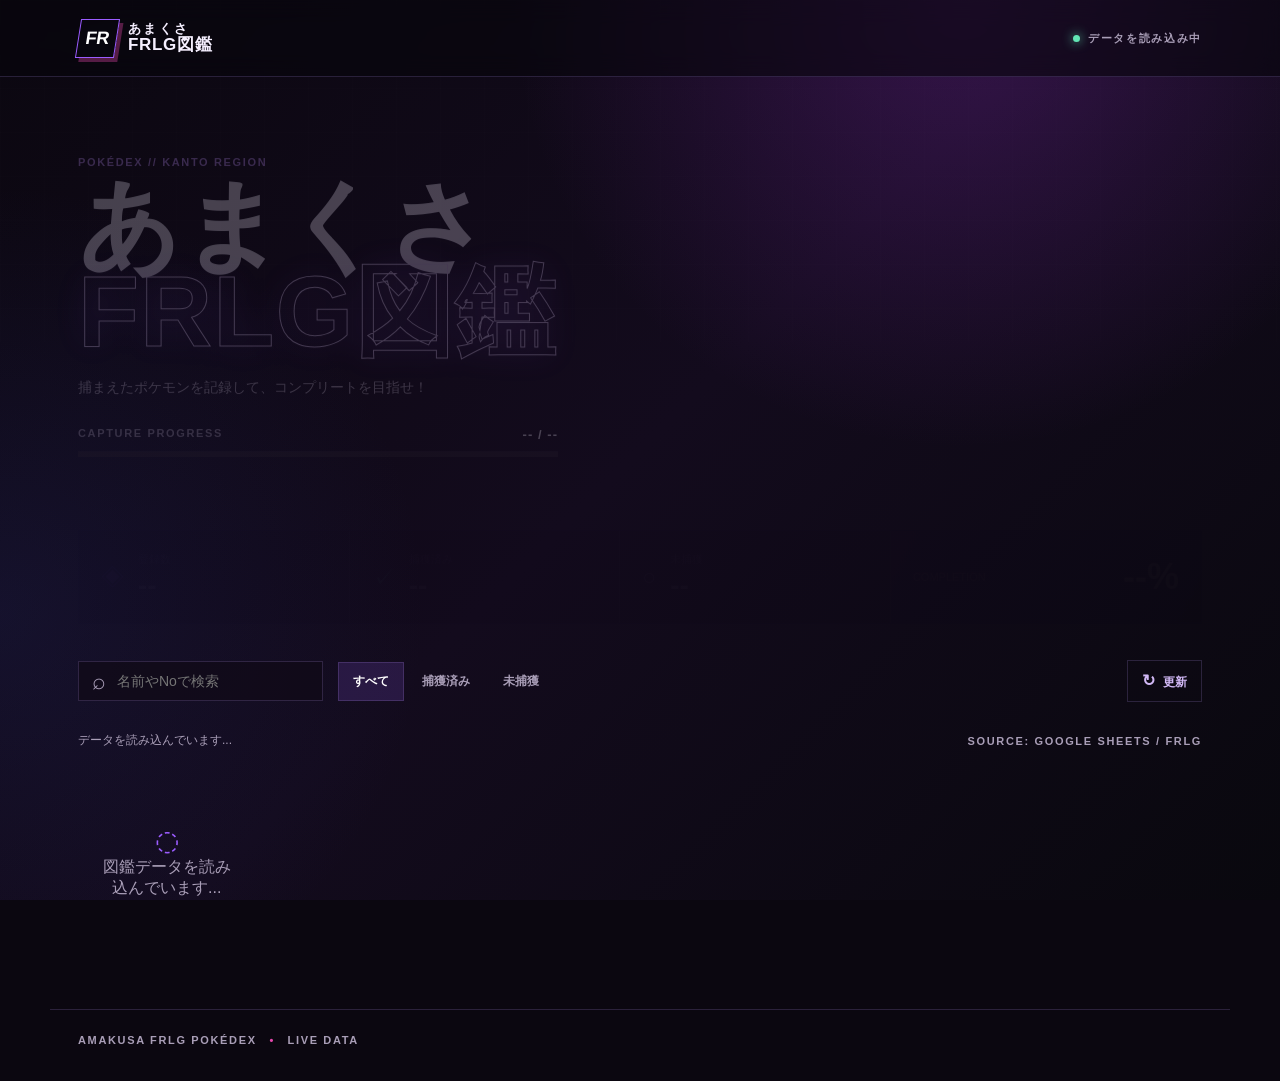
==== FRLG/index.html @ 016b2803 "feat: add FRLG and ZA Pokédex with CSS, HTML, and JS files - Created frlg.css for styling the FRLG P" ====
<!doctype html>
<html lang="ja">
<head>
  <meta charset="UTF-8">
  <meta name="viewport" content="width=device-width, initial-scale=1">
  <title>あまくさPokeDEX</title>
  <meta http-equiv="refresh" content="0; url=../frlg.html">
</head>
<body>
  <p><a href="../frlg.html">FRLG図鑑を開く</a></p>
</body>
</html>
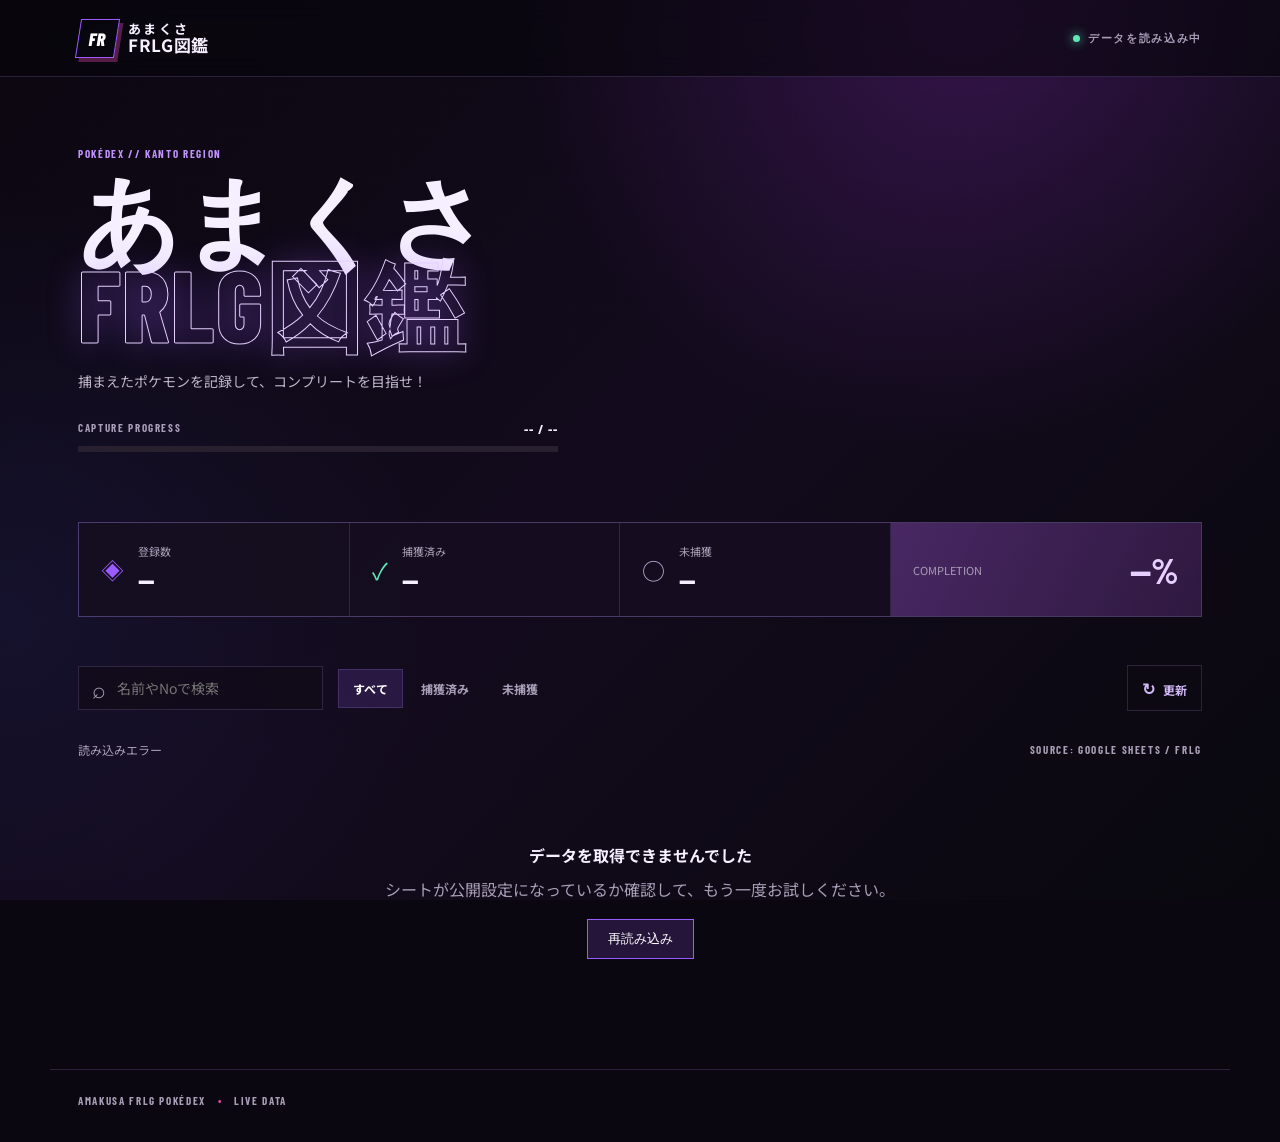
==== commit 8ea32d81: "Refactor: Remove old za.js and add new FRLG and ZA modules with updated styles and functionality - D" ====
--- a/FRLG/index.html
+++ b/FRLG/index.html
@@ -3,10 +3,38 @@
 <head>
   <meta charset="UTF-8">
   <meta name="viewport" content="width=device-width, initial-scale=1">
-  <title>あまくさPokeDEX</title>
-  <meta http-equiv="refresh" content="0; url=../frlg.html">
+  <meta name="theme-color" content="#0b0710">
+  <title>あまくさFRLG図鑑</title>
+  <link rel="preconnect" href="https://fonts.googleapis.com">
+  <link rel="preconnect" href="https://fonts.gstatic.com" crossorigin>
+  <link href="https://fonts.googleapis.com/css2?family=Barlow+Condensed:wght@600;700;800&family=Noto+Sans+JP:wght@400;500;700;900&display=swap" rel="stylesheet">
+  <link rel="stylesheet" href="frlg.css">
 </head>
 <body>
-  <p><a href="../frlg.html">FRLG図鑑を開く</a></p>
+  <div class="backdrop" aria-hidden="true"></div>
+  <header class="site-header">
+    <div class="header-inner">
+      <a class="brand" href="./" aria-label="あまくさFRLG図鑑ホーム">
+        <span class="brand-mark">FR</span>
+        <span><strong>あまくさ</strong><b>FRLG図鑑</b></span>
+      </a>
+      <div class="header-meta"><span class="live-dot"></span><span id="updatedAt">データを読み込み中</span></div>
+    </div>
+  </header>
+  <main class="main-content">
+    <section class="hero">
+      <div class="eyebrow">POKÉDEX // KANTO REGION</div>
+      <h1>あまくさ<span>FRLG図鑑</span></h1>
+      <p>捕まえたポケモンを記録して、コンプリートを目指せ！</p>
+      <div class="progress-wrap" aria-label="捕獲進捗"><div class="progress-label"><span>CAPTURE PROGRESS</span><strong id="progressText">-- / --</strong></div><div class="progress-track"><div class="progress-bar" id="progressBar"></div></div></div>
+    </section>
+    <section class="dashboard" aria-label="図鑑の操作と統計">
+      <div class="stat"><span class="stat-icon">◈</span><div><small>登録数</small><strong id="totalCount">--</strong></div></div><div class="stat captured"><span class="stat-icon">✓</span><div><small>捕獲済み</small><strong id="capturedCount">--</strong></div></div><div class="stat missing"><span class="stat-icon">○</span><div><small>未捕獲</small><strong id="missingCount">--</strong></div></div><div class="completion"><small>COMPLETION</small><strong id="completionRate">--%</strong></div>
+    </section>
+    <section class="toolbar" aria-label="図鑑の絞り込み"><label class="search-box"><span aria-hidden="true">⌕</span><input id="searchInput" type="search" placeholder="名前やNoで検索" autocomplete="off"></label><div class="filter-tabs" role="group" aria-label="表示フィルター"><button class="filter active" data-filter="all" type="button">すべて</button><button class="filter" data-filter="captured" type="button">捕獲済み</button><button class="filter" data-filter="missing" type="button">未捕獲</button></div><button class="refresh-button" id="refreshButton" type="button"><span>↻</span> 更新</button></section>
+    <div class="result-line"><span id="resultCount">データを読み込んでいます...</span><span class="source-label">SOURCE: GOOGLE SHEETS / FRLG</span></div><section class="pokemon-grid" id="pokemonGrid" aria-live="polite"></section><div class="empty-state" id="emptyState" hidden><div>⌁</div><strong>該当するポケモンが見つかりません</strong><span>検索条件やフィルターを変更してください。</span></div><div class="error-state" id="errorState" hidden><strong>データを取得できませんでした</strong><span>シートが公開設定になっているか確認して、もう一度お試しください。</span><button id="retryButton" type="button">再読み込み</button></div>
+  </main>
+  <footer>AMAKUSA FRLG POKÉDEX <span>•</span> LIVE DATA</footer>
+  <script src="frlg.js"></script>
 </body>
 </html>
--- a/FRLG/frlg.css
+++ b/FRLG/frlg.css
@@ -0,0 +1,35 @@
+@import url('https://fonts.googleapis.com/css2?family=Barlow+Condensed:wght@600;700;800&family=Noto+Sans+JP:wght@400;500;700;900&display=swap');
+
+:root { --bg: #0b0710; --panel: rgba(23, 14, 34, .84); --line: rgba(190, 153, 255, .18); --text: #f5efff; --muted: #a99eb7; --violet: #9b5cff; --pink: #e548ad; --green: #62e6b5; }
+* { box-sizing: border-box; }
+body { margin: 0; color: var(--text); background: var(--bg); font-family: 'Noto Sans JP', sans-serif; min-height: 100vh; }
+.backdrop { position: fixed; inset: 0; z-index: -1; background: radial-gradient(circle at 75% 0%, rgba(119, 38, 162, .34), transparent 34%), radial-gradient(circle at 0% 68%, rgba(44, 51, 130, .2), transparent 30%), linear-gradient(135deg, #0b0710 0%, #130b1d 50%, #09080e 100%); }
+.backdrop::after { content: ''; position: absolute; inset: 0; opacity: .16; background-image: linear-gradient(rgba(255,255,255,.05) 1px, transparent 1px), linear-gradient(90deg, rgba(255,255,255,.05) 1px, transparent 1px); background-size: 44px 44px; mask-image: linear-gradient(to bottom, black, transparent 76%); }
+.site-header { border-bottom: 1px solid var(--line); background: rgba(8, 5, 12, .6); backdrop-filter: blur(12px); }
+.header-inner, .main-content { max-width: 1180px; margin: auto; }
+.header-inner { height: 76px; display: flex; align-items: center; justify-content: space-between; padding: 0 28px; }
+.brand { display: flex; gap: 11px; align-items: center; text-decoration: none; color: var(--text); line-height: 1.05; }
+.brand-mark { width: 39px; height: 39px; display: grid; place-items: center; border: 1px solid var(--violet); color: #fff; font: 800 18px 'Barlow Condensed', sans-serif; transform: skew(-9deg); box-shadow: 4px 4px 0 rgba(229,72,173,.35); }
+.brand strong, .brand b { display: block; } .brand strong { font-size: 13px; letter-spacing: .18em; } .brand b { font-size: 17px; letter-spacing: .04em; }
+.header-meta, .source-label, .eyebrow, .progress-label, footer { color: var(--muted); font: 700 11px 'Barlow Condensed', sans-serif; letter-spacing: .15em; }
+.live-dot { display: inline-block; width: 7px; height: 7px; margin-right: 8px; background: var(--green); border-radius: 50%; box-shadow: 0 0 11px var(--green); }
+.main-content { padding: 70px 28px 50px; }
+.hero { max-width: 760px; animation: rise .65s ease both; }
+.eyebrow { color: #c292ff; margin-bottom: 14px; }
+h1 { margin: 0; font: 800 clamp(52px, 8vw, 100px)/.86 'Barlow Condensed', sans-serif; letter-spacing: .01em; text-transform: uppercase; }
+h1 span { display: block; color: transparent; -webkit-text-stroke: 1px #e5cfff; text-shadow: 0 0 35px rgba(155,92,255,.3); }
+.hero p { margin: 25px 0 30px; color: #c0b6ca; font-size: 14px; }
+.progress-wrap { max-width: 480px; }.progress-label { display: flex; justify-content: space-between; margin-bottom: 9px; }.progress-label strong { color: var(--text); font-size: 13px; letter-spacing: .08em; }.progress-track { height: 6px; overflow: hidden; background: #28202f; }.progress-bar { width: 0; height: 100%; background: linear-gradient(90deg, var(--pink), var(--violet)); transition: width .6s ease; }
+.dashboard { display: grid; grid-template-columns: repeat(3, 1fr) 1.15fr; gap: 1px; margin-top: 70px; border: 1px solid var(--line); background: var(--line); animation: rise .65s .1s ease both; }
+.stat, .completion { min-height: 92px; display: flex; align-items: center; gap: 14px; padding: 20px 22px; background: rgba(19, 12, 28, .9); }.stat-icon { color: var(--violet); font-size: 23px; }.captured .stat-icon { color: var(--green); }.missing .stat-icon { color: #b9a5d0; }.stat small, .completion small { display: block; color: var(--muted); font-size: 11px; }.stat strong { display: block; margin-top: 3px; font: 700 28px 'Barlow Condensed', sans-serif; }.completion { justify-content: space-between; background: linear-gradient(115deg, rgba(112,46,151,.4), rgba(48,23,65,.85)); }.completion strong { font: 700 36px 'Barlow Condensed', sans-serif; color: #e7cfff; }
+.toolbar { display: flex; align-items: center; gap: 15px; margin-top: 48px; }.search-box { display: flex; align-items: center; gap: 9px; min-width: 245px; padding: 10px 13px; border: 1px solid var(--line); background: rgba(17, 10, 24, .8); color: #a99eb7; }.search-box span { font-size: 23px; line-height: 15px; }.search-box input { width: 100%; border: 0; outline: 0; color: var(--text); background: transparent; font: 14px 'Noto Sans JP', sans-serif; }.filter-tabs { display: flex; gap: 3px; }.filter, .refresh-button { border: 1px solid transparent; padding: 10px 14px; cursor: pointer; color: var(--muted); background: transparent; font: 700 12px 'Noto Sans JP', sans-serif; }.filter:hover, .filter.active { color: white; border-color: var(--line); background: rgba(155,92,255,.16); }.refresh-button { margin-left: auto; color: #d1b8f5; border-color: var(--line); }.refresh-button span { margin-right: 5px; font-size: 16px; }.result-line { display: flex; justify-content: space-between; align-items: center; margin: 30px 0 15px; color: var(--muted); font-size: 12px; }.pokemon-grid { display: grid; grid-template-columns: repeat(auto-fill, minmax(155px, 1fr)); gap: 12px; }.pokemon-card { position: relative; min-height: 210px; padding: 13px; overflow: hidden; border: 1px solid var(--line); background: linear-gradient(145deg, rgba(31,19,45,.95), rgba(15,11,21,.97)); animation: rise .4s ease both; }.pokemon-card::before { content: ''; position: absolute; inset: 0 0 auto; height: 2px; background: var(--pink); opacity: .7; }.pokemon-card.captured::before { background: var(--green); }.number { color: #91819e; font: 700 16px 'Barlow Condensed', sans-serif; letter-spacing: .08em; }.pokemon-image { width: 100%; height: 116px; object-fit: contain; image-rendering: pixelated; filter: drop-shadow(0 8px 10px rgba(0,0,0,.6)); }.pokemon-name { margin: 1px 0 7px; font-size: 15px; font-weight: 700; }.status { display: inline-block; padding: 3px 7px; color: #e1d6ea; background: #2a2031; font-size: 10px; letter-spacing: .04em; }.captured .status { color: var(--green); background: rgba(50, 135, 105, .18); }.empty-state, .error-state { padding: 60px 20px; text-align: center; color: var(--muted); }.empty-state div { font-size: 28px; color: var(--violet); }.empty-state strong, .error-state strong, .empty-state span, .error-state span { display: block; }.empty-state strong, .error-state strong { color: var(--text); margin: 10px; }.error-state button { margin-top: 18px; padding: 10px 20px; color: white; border: 1px solid var(--violet); background: rgba(155,92,255,.18); cursor: pointer; }footer { max-width: 1180px; margin: auto; padding: 24px 28px 35px; border-top: 1px solid var(--line); }footer span { color: var(--pink); margin: 0 8px; }
+.version-badge { position: absolute; top: 10px; right: 10px; z-index: 1; min-width: 28px; padding: 3px 6px; color: #fff; text-align: center; font: 800 12px 'Barlow Condensed', sans-serif; letter-spacing: .08em; }
+.version-fr { background: #b8324b; box-shadow: 2px 2px 0 rgba(255, 116, 138, .22); }
+.version-lg { background: #278f69; box-shadow: 2px 2px 0 rgba(98, 230, 181, .22); }
+.evolution-badge { position: absolute; right: 10px; bottom: 10px; max-width: calc(100% - 20px); padding: 4px 7px; overflow: hidden; color: #fff0c2; border: 1px solid rgba(255, 204, 92, .45); background: rgba(127, 83, 18, .82); font-size: 10px; font-weight: 700; line-height: 1.3; text-overflow: ellipsis; white-space: nowrap; }
+.pokemon-link { display: block; height: 116px; cursor: pointer; }
+.pokemon-link:focus-visible { outline: 2px solid var(--green); outline-offset: 2px; }
+.pokemon-image { transition: transform .2s ease, filter .2s ease; }
+.pokemon-link:hover .pokemon-image { transform: scale(1.08); filter: drop-shadow(0 8px 14px rgba(155,92,255,.65)); }
+@keyframes rise { from { opacity: 0; transform: translateY(12px); } to { opacity: 1; transform: translateY(0); } }
+@media (max-width: 700px) { .header-inner, .main-content { padding-left: 18px; padding-right: 18px; }.header-meta { display: none; }.main-content { padding-top: 48px; }.dashboard { grid-template-columns: 1fr 1fr; margin-top: 48px; }.completion { grid-column: span 2; }.toolbar { flex-wrap: wrap; margin-top: 32px; }.search-box { flex: 1 1 100%; }.filter-tabs { flex: 1; }.filter { flex: 1; padding-left: 7px; padding-right: 7px; }.refresh-button { margin-left: 0; }.result-line { align-items: flex-start; gap: 12px; }.source-label { text-align: right; font-size: 9px; }.pokemon-grid { grid-template-columns: repeat(2, minmax(0, 1fr)); gap: 9px; }.pokemon-card { min-height: 202px; } }
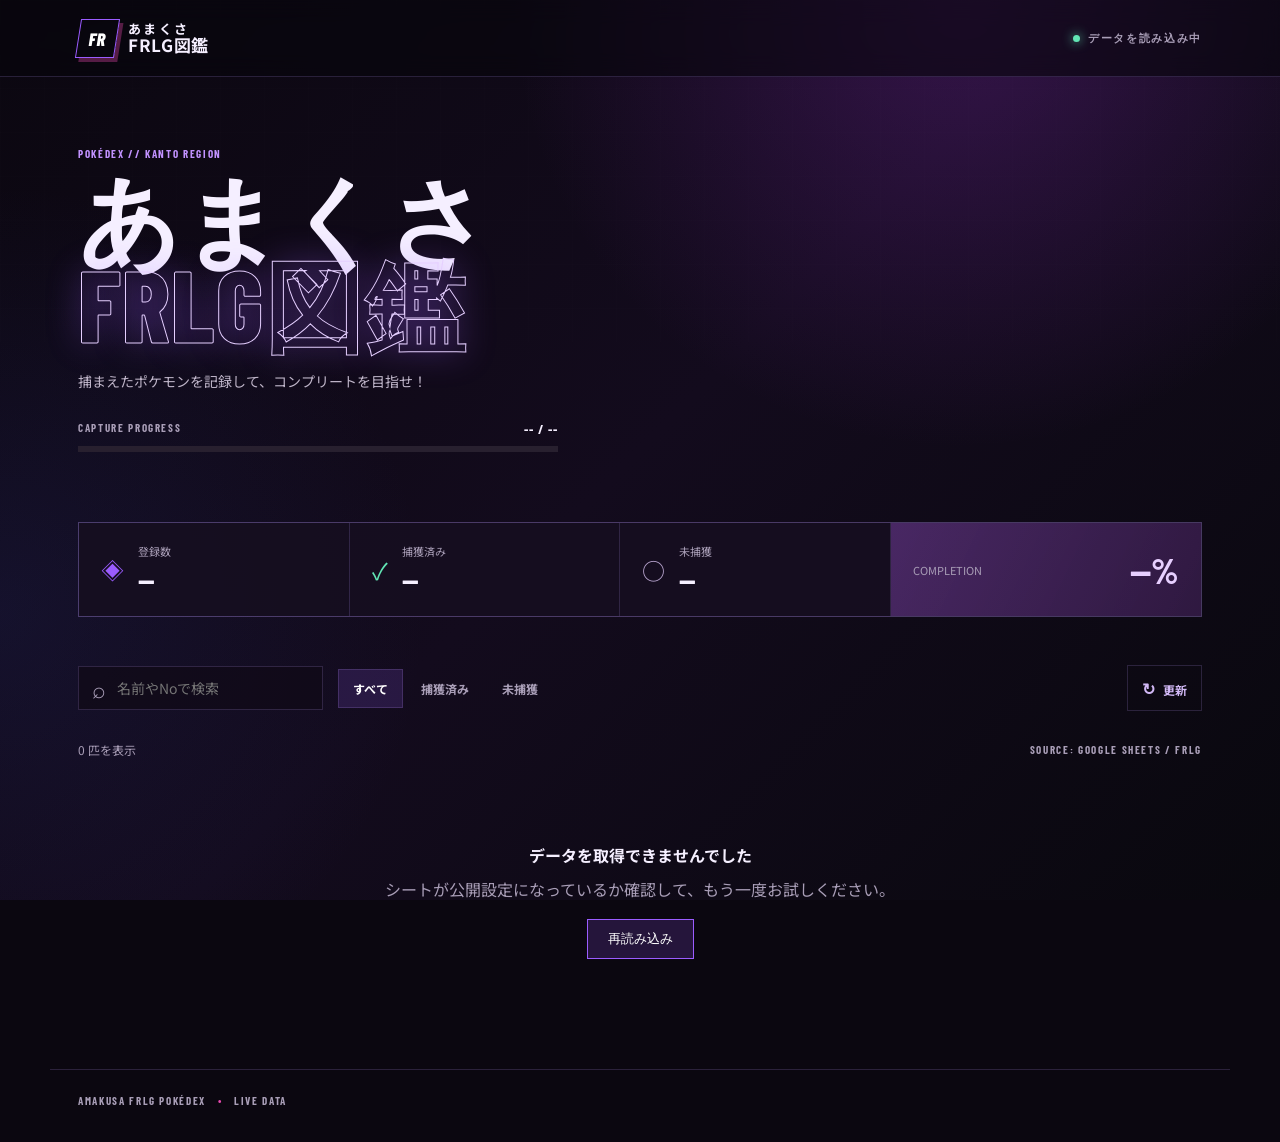
==== commit b61dcc0e: "feat: Add panel size control and responsive adjustments for FRLG and ZA sections" ====
--- a/FRLG/index.html
+++ b/FRLG/index.html
@@ -14,7 +14,7 @@
   <div class="backdrop" aria-hidden="true"></div>
   <header class="site-header">
     <div class="header-inner">
-      <a class="brand" href="./" aria-label="あまくさFRLG図鑑ホーム">
+      <a class="brand" href="../" aria-label="あまくさ図鑑選択画面へ戻る">
         <span class="brand-mark">FR</span>
         <span><strong>あまくさ</strong><b>FRLG図鑑</b></span>
       </a>
@@ -28,12 +28,21 @@
       <p>捕まえたポケモンを記録して、コンプリートを目指せ！</p>
       <div class="progress-wrap" aria-label="捕獲進捗"><div class="progress-label"><span>CAPTURE PROGRESS</span><strong id="progressText">-- / --</strong></div><div class="progress-track"><div class="progress-bar" id="progressBar"></div></div></div>
     </section>
+    <div class="dashboard-shell">
     <section class="dashboard" aria-label="図鑑の操作と統計">
       <div class="stat"><span class="stat-icon">◈</span><div><small>登録数</small><strong id="totalCount">--</strong></div></div><div class="stat captured"><span class="stat-icon">✓</span><div><small>捕獲済み</small><strong id="capturedCount">--</strong></div></div><div class="stat missing"><span class="stat-icon">○</span><div><small>未捕獲</small><strong id="missingCount">--</strong></div></div><div class="completion"><small>COMPLETION</small><strong id="completionRate">--%</strong></div>
     </section>
     <section class="toolbar" aria-label="図鑑の絞り込み"><label class="search-box"><span aria-hidden="true">⌕</span><input id="searchInput" type="search" placeholder="名前やNoで検索" autocomplete="off"></label><div class="filter-tabs" role="group" aria-label="表示フィルター"><button class="filter active" data-filter="all" type="button">すべて</button><button class="filter" data-filter="captured" type="button">捕獲済み</button><button class="filter" data-filter="missing" type="button">未捕獲</button></div><button class="refresh-button" id="refreshButton" type="button"><span>↻</span> 更新</button></section>
-    <div class="result-line"><span id="resultCount">データを読み込んでいます...</span><span class="source-label">SOURCE: GOOGLE SHEETS / FRLG</span></div><section class="pokemon-grid" id="pokemonGrid" aria-live="polite"></section><div class="empty-state" id="emptyState" hidden><div>⌁</div><strong>該当するポケモンが見つかりません</strong><span>検索条件やフィルターを変更してください。</span></div><div class="error-state" id="errorState" hidden><strong>データを取得できませんでした</strong><span>シートが公開設定になっているか確認して、もう一度お試しください。</span><button id="retryButton" type="button">再読み込み</button></div>
+    <div class="result-line"><span id="resultCount">データを読み込んでいます...</span><span class="source-label">SOURCE: GOOGLE SHEETS / FRLG</span></div>
+    </div><section class="pokemon-grid" id="pokemonGrid" aria-live="polite"></section><div class="empty-state" id="emptyState" hidden><div>⌁</div><strong>該当するポケモンが見つかりません</strong><span>検索条件やフィルターを変更してください。</span></div><div class="error-state" id="errorState" hidden><strong>データを取得できませんでした</strong><span>シートが公開設定になっているか確認して、もう一度お試しください。</span><button id="retryButton" type="button">再読み込み</button></div>
   </main>
+  <button class="back-to-top" id="backToTop" type="button" aria-label="ページの一番上へ戻る" hidden>↑</button>
+  <div class="panel-size-control" id="panelSizeControl" hidden>
+    <button class="panel-size-toggle" id="panelSizeToggle" type="button" aria-expanded="false" aria-controls="panelSizeOptions">パネルサイズ</button>
+    <div class="panel-size-options" id="panelSizeOptions" role="group" aria-label="パネルサイズ" hidden>
+      <button type="button" data-panel-scale="1">100%</button><button type="button" data-panel-scale=".75">75%</button><button type="button" data-panel-scale=".5">50%</button>
+    </div>
+  </div>
   <footer>AMAKUSA FRLG POKÉDEX <span>•</span> LIVE DATA</footer>
   <script src="frlg.js"></script>
 </body>
--- a/FRLG/frlg.css
+++ b/FRLG/frlg.css
@@ -5,7 +5,7 @@
 body { margin: 0; color: var(--text); background: var(--bg); font-family: 'Noto Sans JP', sans-serif; min-height: 100vh; }
 .backdrop { position: fixed; inset: 0; z-index: -1; background: radial-gradient(circle at 75% 0%, rgba(119, 38, 162, .34), transparent 34%), radial-gradient(circle at 0% 68%, rgba(44, 51, 130, .2), transparent 30%), linear-gradient(135deg, #0b0710 0%, #130b1d 50%, #09080e 100%); }
 .backdrop::after { content: ''; position: absolute; inset: 0; opacity: .16; background-image: linear-gradient(rgba(255,255,255,.05) 1px, transparent 1px), linear-gradient(90deg, rgba(255,255,255,.05) 1px, transparent 1px); background-size: 44px 44px; mask-image: linear-gradient(to bottom, black, transparent 76%); }
-.site-header { border-bottom: 1px solid var(--line); background: rgba(8, 5, 12, .6); backdrop-filter: blur(12px); }
+.site-header { position: sticky; top: 0; z-index: 20; border-bottom: 1px solid var(--line); background: rgba(8, 5, 12, .6); backdrop-filter: blur(12px); }
 .header-inner, .main-content { max-width: 1180px; margin: auto; }
 .header-inner { height: 76px; display: flex; align-items: center; justify-content: space-between; padding: 0 28px; }
 .brand { display: flex; gap: 11px; align-items: center; text-decoration: none; color: var(--text); line-height: 1.05; }
@@ -31,5 +31,45 @@
 .pokemon-link:focus-visible { outline: 2px solid var(--green); outline-offset: 2px; }
 .pokemon-image { transition: transform .2s ease, filter .2s ease; }
 .pokemon-link:hover .pokemon-image { transform: scale(1.08); filter: drop-shadow(0 8px 14px rgba(155,92,255,.65)); }
+.back-to-top { position: fixed; left: 18px; bottom: 18px; z-index: 10; width: 42px; height: 42px; border: 1px solid var(--line); color: var(--text); cursor: pointer; background: rgba(23, 14, 34, .9); font: 700 24px/1 'Barlow Condensed', sans-serif; box-shadow: 0 5px 16px rgba(0,0,0,.35); }
+.back-to-top:hover, .back-to-top:focus-visible { border-color: var(--violet); background: rgba(155,92,255,.25); outline: none; }
+.panel-size-control { position: fixed; right: 18px; bottom: 18px; z-index: 16; }
+.panel-size-control[hidden], .panel-size-options[hidden] { display: none !important; }
+.panel-size-toggle, .panel-size-options button { border: 1px solid var(--line); color: var(--text); cursor: pointer; background: rgba(23, 14, 34, .96); font: 700 12px 'Noto Sans JP', sans-serif; }
+.panel-size-toggle { padding: 10px 12px; }
+.panel-size-options { display: grid; gap: 4px; position: absolute; right: 0; bottom: calc(100% + 6px); min-width: 100%; padding: 5px; border: 1px solid var(--line); background: rgba(23, 14, 34, .98); box-shadow: 0 5px 16px rgba(0,0,0,.35); }
+.panel-size-options button { padding: 7px 10px; white-space: nowrap; }
+.panel-size-toggle:hover, .panel-size-toggle:focus-visible, .panel-size-options button:hover, .panel-size-options button:focus-visible { border-color: var(--violet); background: rgba(155,92,255,.25); outline: none; }
 @keyframes rise { from { opacity: 0; transform: translateY(12px); } to { opacity: 1; transform: translateY(0); } }
 @media (max-width: 700px) { .header-inner, .main-content { padding-left: 18px; padding-right: 18px; }.header-meta { display: none; }.main-content { padding-top: 48px; }.dashboard { grid-template-columns: 1fr 1fr; margin-top: 48px; }.completion { grid-column: span 2; }.toolbar { flex-wrap: wrap; margin-top: 32px; }.search-box { flex: 1 1 100%; }.filter-tabs { flex: 1; }.filter { flex: 1; padding-left: 7px; padding-right: 7px; }.refresh-button { margin-left: 0; }.result-line { align-items: flex-start; gap: 12px; }.source-label { text-align: right; font-size: 9px; }.pokemon-grid { grid-template-columns: repeat(2, minmax(0, 1fr)); gap: 9px; }.pokemon-card { min-height: 202px; } }
+.special-fire { background: #c85a3e; }
+.special-water { background: #327fb6; }
+.special-ice { background: #d9f7ff; color: #24566b; border-color: #a9e8f5; }
+.special-dawn { background: #69c7ed; color: #083b56; border-color: #a9e8f5; }
+.special-sun { background: #f2a51a; color: #5a2700; border-color: #ffd66b; }
+.special-light { background: #fff4b8; color: #6b5100; border-color: #fffbe0; }
+.special-thunder { background: #c29225; }
+.special-leaf { background: #3c9b69; }
+.special-dark { background: #211a2d; color: #e6d9f5; border-color: #55436d; }
+.special-moon { background: #7556a8; }
+.special-trade { background: rgba(127, 83, 18, .82); border: 1px solid rgba(255, 204, 92, .45); }
+.evolution-badge.special-affection, .version-badge.special-affection { background: #d15691; border-color: #f08ab8; }
+.special-out { background: rgba(127, 83, 18, .82); border: 1px solid rgba(255, 204, 92, .45); }
+.pokemon-grid.six-column-groups > :nth-child(30n + 31), .pokemon-grid.six-column-groups > :nth-child(30n + 32), .pokemon-grid.six-column-groups > :nth-child(30n + 33), .pokemon-grid.six-column-groups > :nth-child(30n + 34), .pokemon-grid.six-column-groups > :nth-child(30n + 35), .pokemon-grid.six-column-groups > :nth-child(30n + 36) { margin-top: 28px; border-top: 0; position: relative; overflow: visible; }
+.pokemon-grid.six-column-groups > :nth-child(30n + 31)::after, .pokemon-grid.six-column-groups > :nth-child(30n + 32)::after, .pokemon-grid.six-column-groups > :nth-child(30n + 33)::after, .pokemon-grid.six-column-groups > :nth-child(30n + 34)::after, .pokemon-grid.six-column-groups > :nth-child(30n + 35)::after, .pokemon-grid.six-column-groups > :nth-child(30n + 36)::after { content: ''; position: absolute; top: -8px; left: 0; right: 0; border-top: 3px dotted #f8d34f; }
+.pokemon-grid.six-column-groups > :nth-child(1)::after, .pokemon-grid.six-column-groups > :nth-child(2)::after, .pokemon-grid.six-column-groups > :nth-child(3)::after, .pokemon-grid.six-column-groups > :nth-child(4)::after, .pokemon-grid.six-column-groups > :nth-child(5)::after, .pokemon-grid.six-column-groups > :nth-child(6)::after { content: ''; position: absolute; top: 0; left: 0; right: 0; border-top: 3px dotted #f8d34f; }
+.pokemon-card.captured { background: linear-gradient(145deg, rgba(91, 126, 38, .9), rgba(28, 52, 25, .97)); }
+.pokemon-grid.six-column-groups { --panel-scale: 1; zoom: var(--panel-scale); }
+@media (min-width: 701px) {
+	body.six-column-layout .pokemon-grid.six-column-groups { grid-template-columns: repeat(6, minmax(0, 1fr)); }
+	body.six-column-layout .dashboard-shell { position: sticky; top: 76px; z-index: 15; padding-bottom: 1px; background: var(--bg); }
+	body.six-column-layout .dashboard-shell .dashboard { margin-top: 0; }
+	body.six-column-layout.page-scrolled .dashboard-shell .toolbar { margin-top: 12px; }
+	body.six-column-layout.page-scrolled .dashboard-shell .result-line { margin: 8px 0 4px; }
+}
+@media (max-width: 700px) {
+	.panel-size-control { display: none; }
+	.backdrop { position: absolute; min-height: 100%; }
+	.backdrop::after { display: none; }
+	.site-header { background: rgba(8, 5, 12, .96); backdrop-filter: none; }
+}
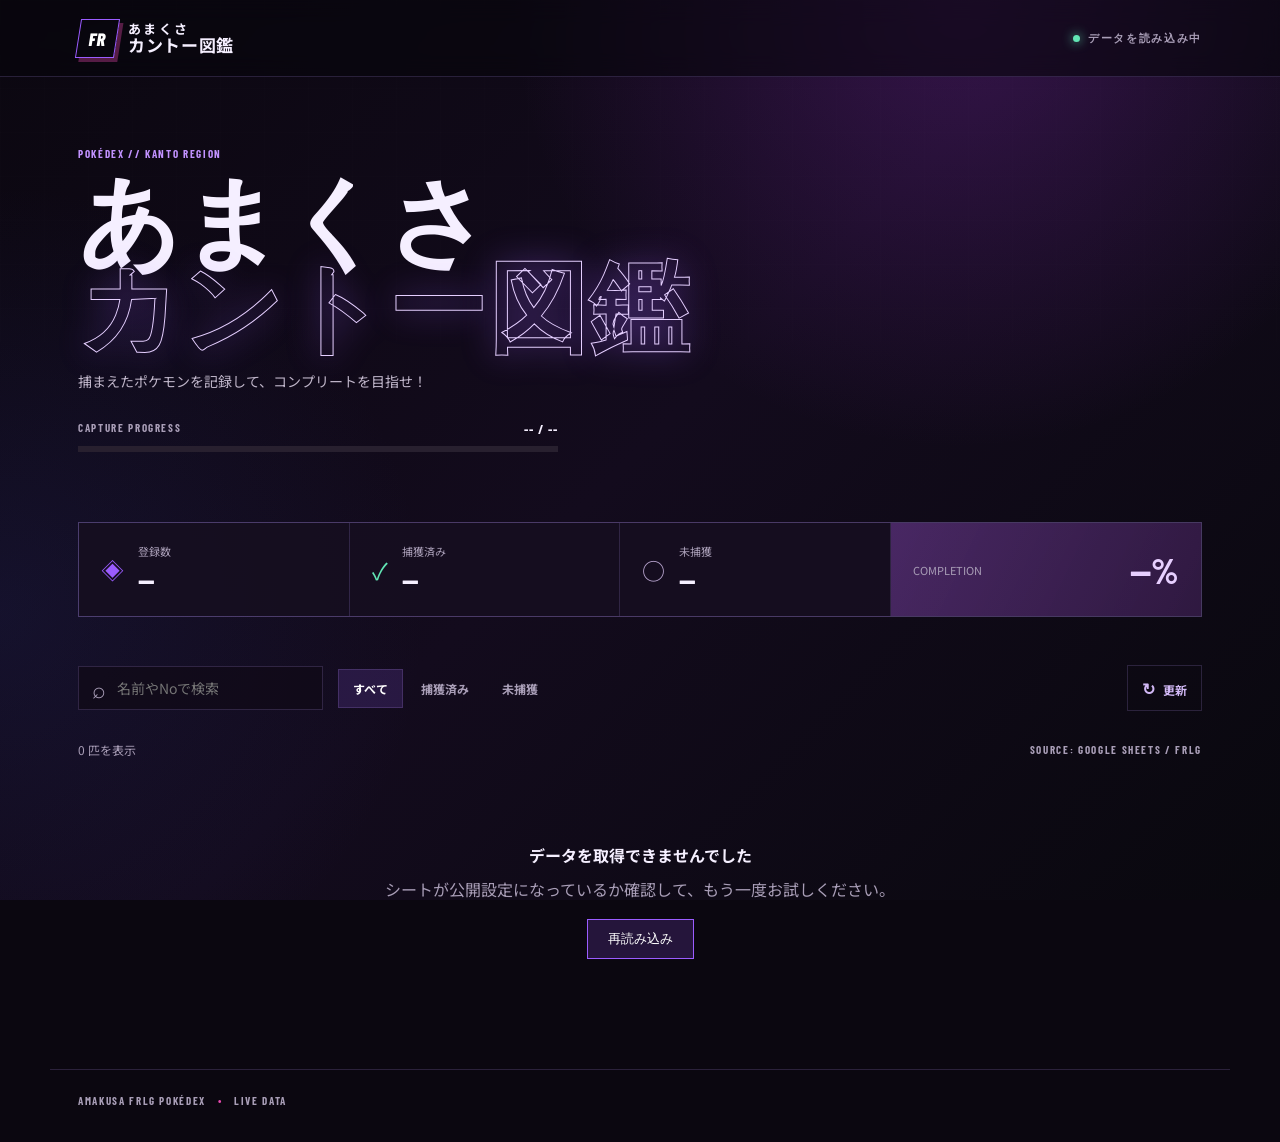
==== commit 4fa0cec2: "Add new Pokémon index pages and styles for various regions - Created index.html for SWSH (Galar regi" ====
--- a/FRLG/index.html
+++ b/FRLG/index.html
@@ -4,7 +4,7 @@
   <meta charset="UTF-8">
   <meta name="viewport" content="width=device-width, initial-scale=1">
   <meta name="theme-color" content="#0b0710">
-  <title>あまくさFRLG図鑑</title>
+  <title>あまくさカントー図鑑</title>
   <link rel="preconnect" href="https://fonts.googleapis.com">
   <link rel="preconnect" href="https://fonts.gstatic.com" crossorigin>
   <link href="https://fonts.googleapis.com/css2?family=Barlow+Condensed:wght@600;700;800&family=Noto+Sans+JP:wght@400;500;700;900&display=swap" rel="stylesheet">
@@ -14,9 +14,9 @@
   <div class="backdrop" aria-hidden="true"></div>
   <header class="site-header">
     <div class="header-inner">
-      <a class="brand" href="../" aria-label="あまくさ図鑑選択画面へ戻る">
+      <a class="brand" href="../" aria-label="あまくさPOKÉDEX選択画面へ戻る">
         <span class="brand-mark">FR</span>
-        <span><strong>あまくさ</strong><b>FRLG図鑑</b></span>
+        <span><strong>あまくさ</strong><b>カントー図鑑</b></span>
       </a>
       <div class="header-meta"><span class="live-dot"></span><span id="updatedAt">データを読み込み中</span></div>
     </div>
@@ -24,7 +24,7 @@
   <main class="main-content">
     <section class="hero">
       <div class="eyebrow">POKÉDEX // KANTO REGION</div>
-      <h1>あまくさ<span>FRLG図鑑</span></h1>
+      <h1>あまくさ<span>カントー図鑑</span></h1>
       <p>捕まえたポケモンを記録して、コンプリートを目指せ！</p>
       <div class="progress-wrap" aria-label="捕獲進捗"><div class="progress-label"><span>CAPTURE PROGRESS</span><strong id="progressText">-- / --</strong></div><div class="progress-track"><div class="progress-bar" id="progressBar"></div></div></div>
     </section>
--- a/FRLG/frlg.css
+++ b/FRLG/frlg.css
@@ -59,7 +59,8 @@
 .pokemon-grid.six-column-groups > :nth-child(30n + 31)::after, .pokemon-grid.six-column-groups > :nth-child(30n + 32)::after, .pokemon-grid.six-column-groups > :nth-child(30n + 33)::after, .pokemon-grid.six-column-groups > :nth-child(30n + 34)::after, .pokemon-grid.six-column-groups > :nth-child(30n + 35)::after, .pokemon-grid.six-column-groups > :nth-child(30n + 36)::after { content: ''; position: absolute; top: -8px; left: 0; right: 0; border-top: 3px dotted #f8d34f; }
 .pokemon-grid.six-column-groups > :nth-child(1)::after, .pokemon-grid.six-column-groups > :nth-child(2)::after, .pokemon-grid.six-column-groups > :nth-child(3)::after, .pokemon-grid.six-column-groups > :nth-child(4)::after, .pokemon-grid.six-column-groups > :nth-child(5)::after, .pokemon-grid.six-column-groups > :nth-child(6)::after { content: ''; position: absolute; top: 0; left: 0; right: 0; border-top: 3px dotted #f8d34f; }
 .pokemon-card.captured { background: linear-gradient(145deg, rgba(91, 126, 38, .9), rgba(28, 52, 25, .97)); }
-.pokemon-grid.six-column-groups { --panel-scale: 1; zoom: var(--panel-scale); }
+.pokemon-grid.six-column-groups { --panel-scale: 1; --panel-label-scale: 1; zoom: var(--panel-scale); }
+.pokemon-grid.six-column-groups .number, .pokemon-grid.six-column-groups .pokemon-name, .pokemon-grid.six-column-groups .version-badge, .pokemon-grid.six-column-groups .evolution-badge { zoom: calc(var(--panel-label-scale) / var(--panel-scale)); }
 @media (min-width: 701px) {
 	body.six-column-layout .pokemon-grid.six-column-groups { grid-template-columns: repeat(6, minmax(0, 1fr)); }
 	body.six-column-layout .dashboard-shell { position: sticky; top: 76px; z-index: 15; padding-bottom: 1px; background: var(--bg); }
